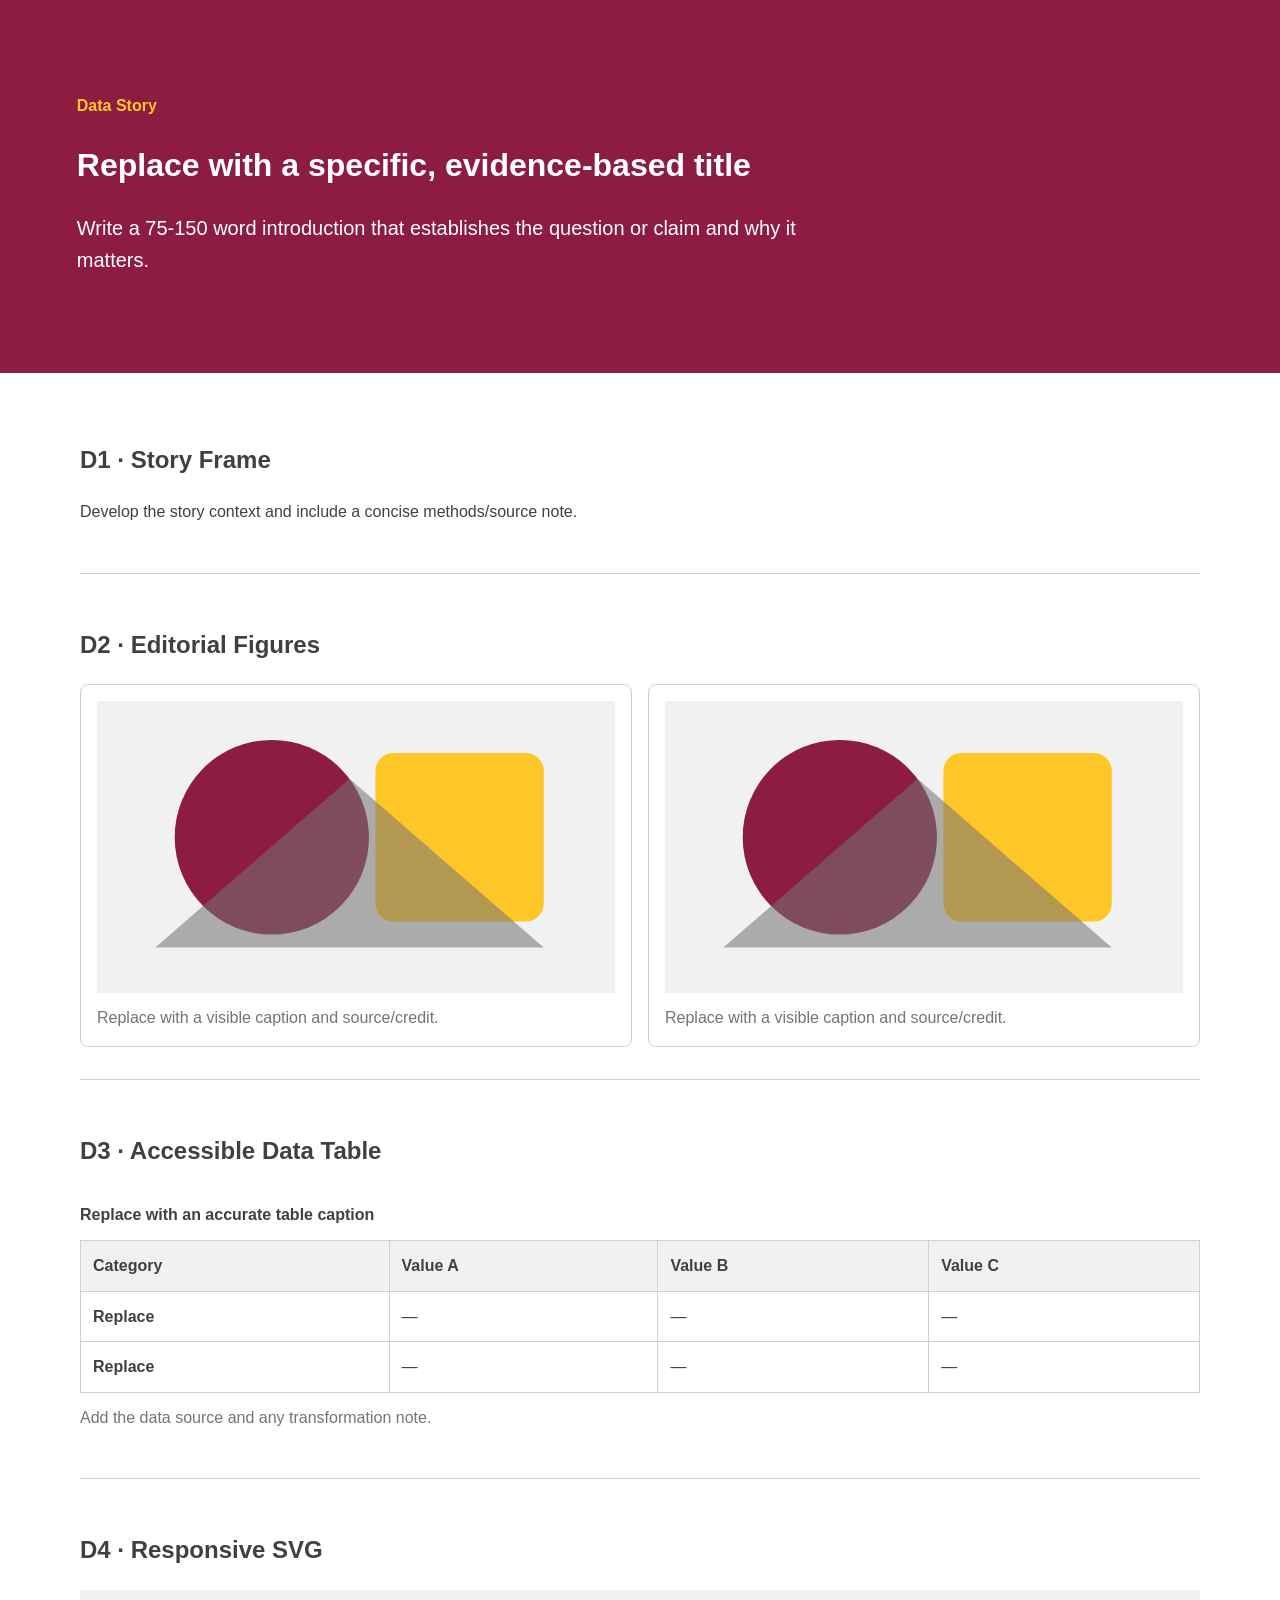
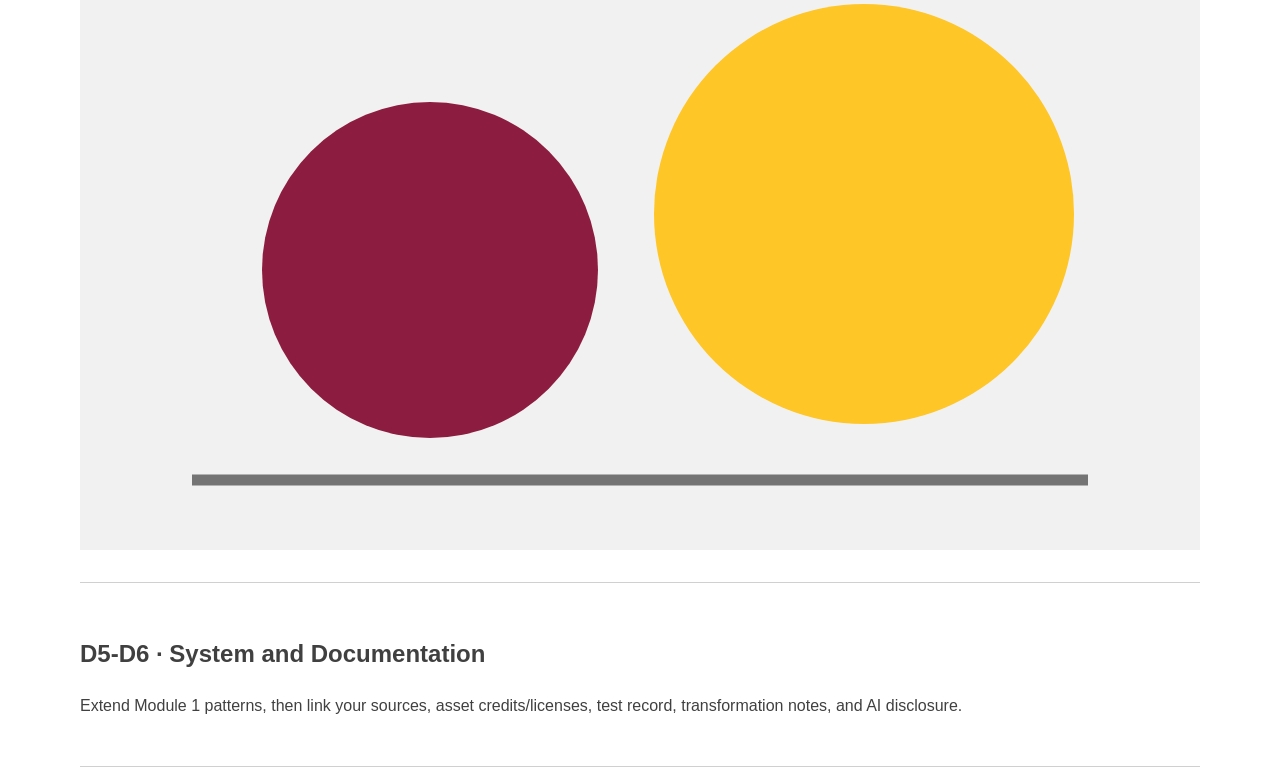
==== index.html @ e3b684f6 "moved starter files" ====
<!doctype html>
<html lang="en"><head><meta charset="utf-8">
    <meta name="viewport" content="width=device-width, initial-scale=1">
    <title>Data Story</title><link rel="stylesheet" href="styles.css">
</head>
<body>
    <header class="story-header">
        <p class="eyebrow">Data Story</p>
        <h1>Replace with a specific, evidence-based title</h1>
        <p class="lede">Write a 75-150 word introduction that establishes the question or claim and why it matters.</p>
    </header>
    <main>
        <section id="story-frame">
            <h2>D1 · Story Frame</h2>
            <p>Develop the story context and include a concise methods/source note.</p>
        </section>
        <section id="figures">
            <h2>D2 · Editorial Figures</h2>
            <div class="story-grid">
                <figure>
                    <img src="placeholder.svg" alt="Replace with a contextual alternative" width="800" height="450">
                    <figcaption>Replace with a visible caption and source/credit.</figcaption>
                </figure>
                <figure>
                    <img src="placeholder.svg" alt="Replace with a contextual alternative" width="800" height="450">
                    <figcaption>Replace with a visible caption and source/credit.</figcaption>
                </figure>
            </div>
        </section>
        <section id="data-table">
            <h2>D3 · Accessible Data Table</h2>
            <div class="table-region" role="region" aria-label="Replace with a specific table label" tabindex="0">
                <table>
                    <caption>Replace with an accurate table caption</caption>
                    <thead>
                        <tr>
                            <th scope="col">Category</th>
                            <th scope="col">Value A</th>
                            <th scope="col">Value B</th>
                            <th scope="col">Value C</th>
                        </tr>
                    </thead>
                    <tbody>
                        <tr>
                            <th scope="row">Replace</th>
                            <td>—</td>
                            <td>—</td>
                            <td>—</td>
                        </tr>
                        <tr>
                            <th scope="row">Replace</th>
                            <td>—</td>
                            <td>—</td>
                            <td>—</td>
                        </tr>
                    </tbody>
                </table>
            </div>
            <p class="source-note">Add the data source and any transformation note.</p>
        </section>
        <section id="vector-story">
            <h2>D4 · Responsive SVG</h2>
            <svg class="story-graphic" viewBox="0 0 800 400" role="img" aria-labelledby="graphic-title graphic-desc">
                <title id="graphic-title">Replace with a concise title</title>
                <desc id="graphic-desc">Replace with an equivalent description of the meaningful comparison or pattern.</desc>
                <rect class="graphic-surface" width="800" height="400"/>
                <circle class="graphic-primary" cx="250" cy="200" r="120"/>
                <circle class="graphic-accent" cx="560" cy="160" r="150"/>
                <path class="graphic-line" d="M80 350H720"/>
            </svg>
        </section>
        <section id="documentation">
            <h2>D5-D6 · System and Documentation</h2>
            <p>Extend Module 1 patterns, then link your sources, asset credits/licenses, test record, transformation notes, and AI disclosure.</p>
        </section>
        </main>
    </body>
    </html>
---- styles.css ----
:root{
    --color-text:#404040;
    --color-surface:#fff;
    --color-action:#8c1d40;
    --color-accent:#ffc627;
    --color-muted:#747474;
    --color-border:#d0d0d0;
    --space-3:1rem;
    --radius-card:.5rem;
    --measure:68ch;
}
*,*::before,*::after{
    box-sizing:border-box;
}
body{
    margin:0;
    color:var(--color-text);
    background:var(--color-surface);
    font-family:Arial,sans-serif;
    line-height:1.6;
}
.story-header{
    padding:clamp(2rem,6vw,5rem);
    background:var(--color-action);
    color:#fff;
}
.eyebrow{
    color:var(--color-accent);
    font-weight:700;
}
.lede{
    max-width:var(--measure);
    font-size:1.25rem;
}
main{
    max-width:72rem;
    margin:auto;
    padding:var(--space-3);
}
section{
    padding-block:2rem;
    border-bottom:1px solid var(--color-border);
}
.story-grid{
    display:grid;gap:var(--space-3);
    grid-template-columns:repeat(auto-fit,minmax(min(100%,22rem),1fr));
}
figure{
    margin:0;padding:var(--space-3);
    border:1px solid var(--color-border);
    border-radius:var(--radius-card);
}
img,.story-graphic{
    display:block;
    max-width:100%;
    height:auto;
}
figcaption,.source-note{
    margin-top:.75rem;
    color:var(--color-muted);
}
.table-region{
    overflow-x:auto;
}
table{
    width:100%;
    min-width:46rem;
    border-collapse:collapse;
}
caption{
    text-align:left;
    font-weight:700;
    padding:.75rem 0;
}
th,td{
    padding:.75rem;
    border:1px solid var(--color-border);
    text-align:left;
}
thead{
    background:#f1f1f1;
}
.table-region:focus-visible{
    outline:.2rem solid var(--color-accent);
    outline-offset:.2rem;
}
.graphic-surface{
    fill:#f1f1f1;
}
.graphic-primary{
    fill:var(--color-action);
}
.graphic-accent{
    fill:var(--color-accent);
}
.graphic-line{
    stroke:var(--color-muted);
    stroke-width:8;
}
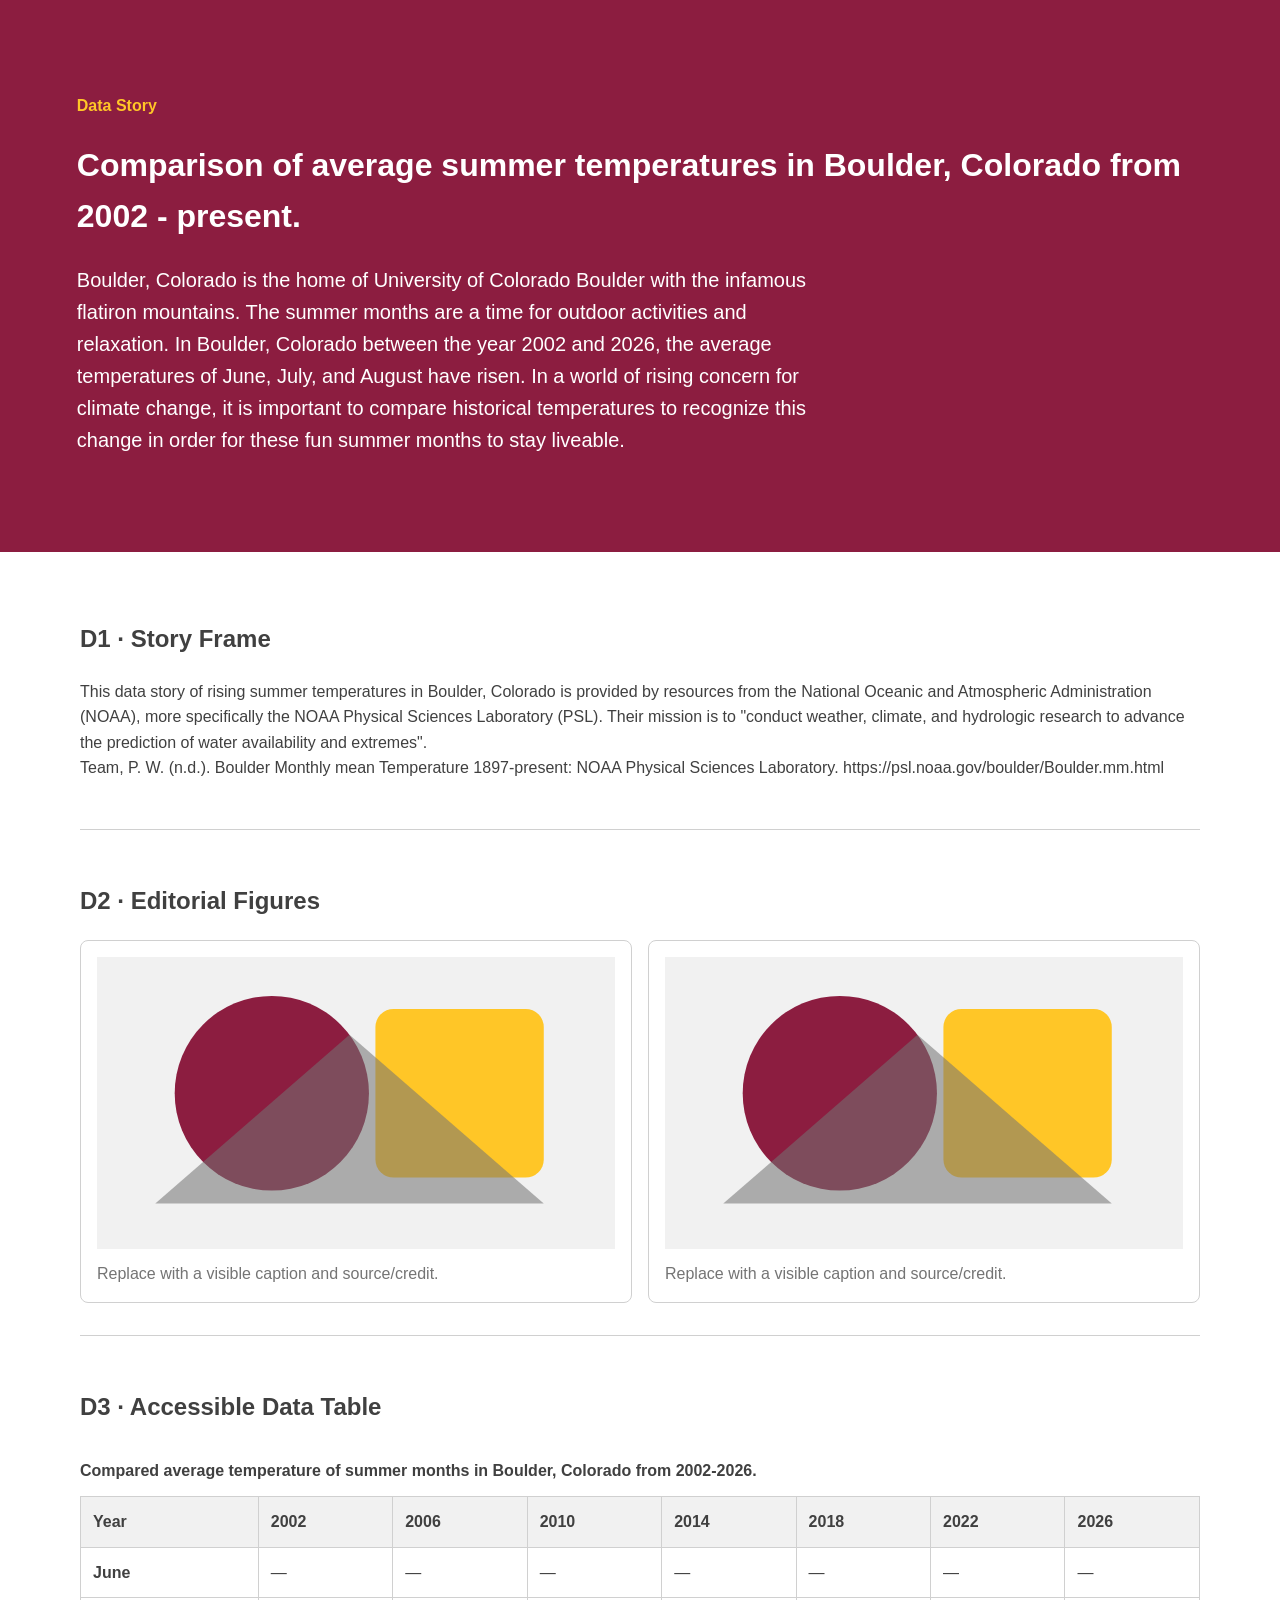
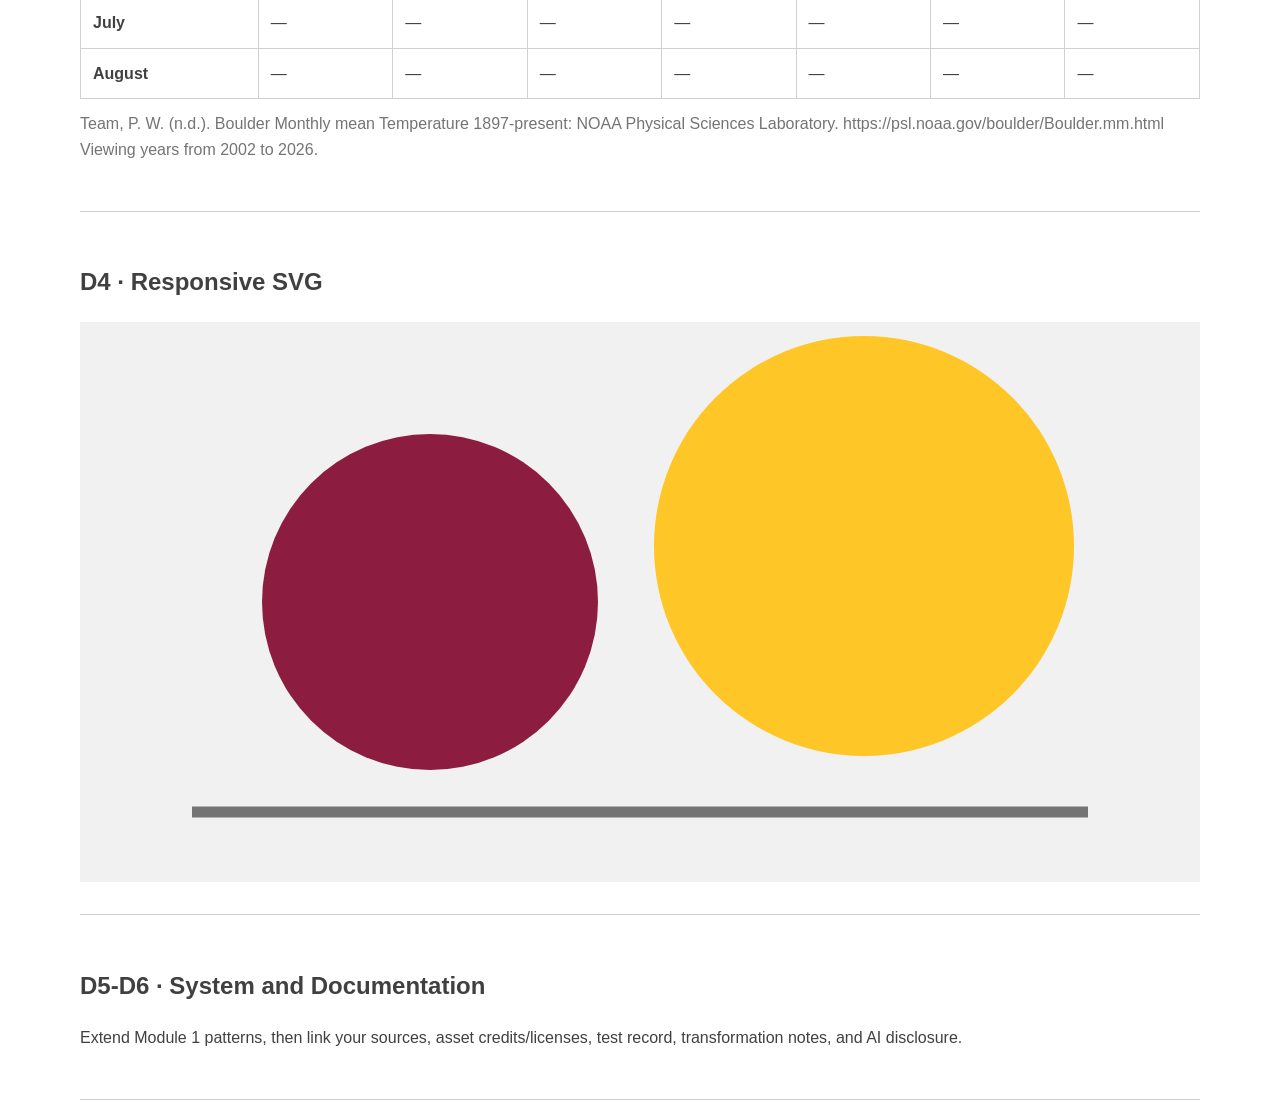
==== commit 72cff818: "source of data, intro and story. table layout w/o number data" ====
--- a/index.html
+++ b/index.html
@@ -6,13 +6,18 @@
 <body>
     <header class="story-header">
         <p class="eyebrow">Data Story</p>
-        <h1>Replace with a specific, evidence-based title</h1>
-        <p class="lede">Write a 75-150 word introduction that establishes the question or claim and why it matters.</p>
+        <h1>Comparison of average summer temperatures in Boulder, Colorado from 2002 - present.</h1>
+        <p class="lede">Boulder, Colorado is the home of University of Colorado Boulder with the infamous flatiron mountains. 
+                        The summer months are a time for outdoor activities and relaxation. 
+                        In Boulder, Colorado between the year 2002 and 2026, the average temperatures of June, July, and August have risen.
+                        In a world of rising concern for climate change, it is important to compare historical temperatures to recognize this change in order for these fun summer months to stay liveable. </p>
     </header>
     <main>
         <section id="story-frame">
             <h2>D1 · Story Frame</h2>
-            <p>Develop the story context and include a concise methods/source note.</p>
+            <p>This data story of rising summer temperatures in Boulder, Colorado is provided by resources from the National Oceanic and Atmospheric Administration (NOAA), more specifically the NOAA Physical Sciences Laboratory (PSL).
+                Their mission is to "conduct weather, climate, and hydrologic research to advance the prediction of water availability and extremes". <br> 
+                Team, P. W. (n.d.). Boulder Monthly mean Temperature 1897-present: NOAA Physical Sciences Laboratory. https://psl.noaa.gov/boulder/Boulder.mm.html </p>
         </section>
         <section id="figures">
             <h2>D2 · Editorial Figures</h2>
@@ -31,24 +36,46 @@
             <h2>D3 · Accessible Data Table</h2>
             <div class="table-region" role="region" aria-label="Replace with a specific table label" tabindex="0">
                 <table>
-                    <caption>Replace with an accurate table caption</caption>
+                    <caption>Compared average temperature of summer months in Boulder, Colorado from 2002-2026.</caption>
                     <thead>
                         <tr>
-                            <th scope="col">Category</th>
-                            <th scope="col">Value A</th>
-                            <th scope="col">Value B</th>
-                            <th scope="col">Value C</th>
+                            <th scope="col">Year</th>
+                            <th scope="col">2002</th>
+                            <th scope="col">2006</th>
+                            <th scope="col">2010</th>
+                            <th scope="col">2014</th>
+                            <th scope="col">2018</th>
+                            <th scope="col">2022</th>
+                            <th scope="col">2026</th>
                         </tr>
                     </thead>
                     <tbody>
                         <tr>
-                            <th scope="row">Replace</th>
+                            <th scope="row">June</th>
+                            <td>—</td>
+                            <td>—</td>
+                            <td>—</td>
+                            <td>—</td>
                             <td>—</td>
                             <td>—</td>
                             <td>—</td>
                         </tr>
                         <tr>
-                            <th scope="row">Replace</th>
+                            <th scope="row">July</th>
+                            <td>—</td>
+                            <td>—</td>
+                            <td>—</td>
+                            <td>—</td>
+                            <td>—</td>
+                            <td>—</td>
+                            <td>—</td>
+                        </tr>
+                        <tr>
+                            <th scope="row">August</th>
+                            <td>—</td>
+                            <td>—</td>
+                            <td>—</td>
+                            <td>—</td>
                             <td>—</td>
                             <td>—</td>
                             <td>—</td>
@@ -56,7 +83,7 @@
                     </tbody>
                 </table>
             </div>
-            <p class="source-note">Add the data source and any transformation note.</p>
+            <p class="source-note">Team, P. W. (n.d.). Boulder Monthly mean Temperature 1897-present: NOAA Physical Sciences Laboratory. https://psl.noaa.gov/boulder/Boulder.mm.html Viewing years from 2002 to 2026.</p>
         </section>
         <section id="vector-story">
             <h2>D4 · Responsive SVG</h2>
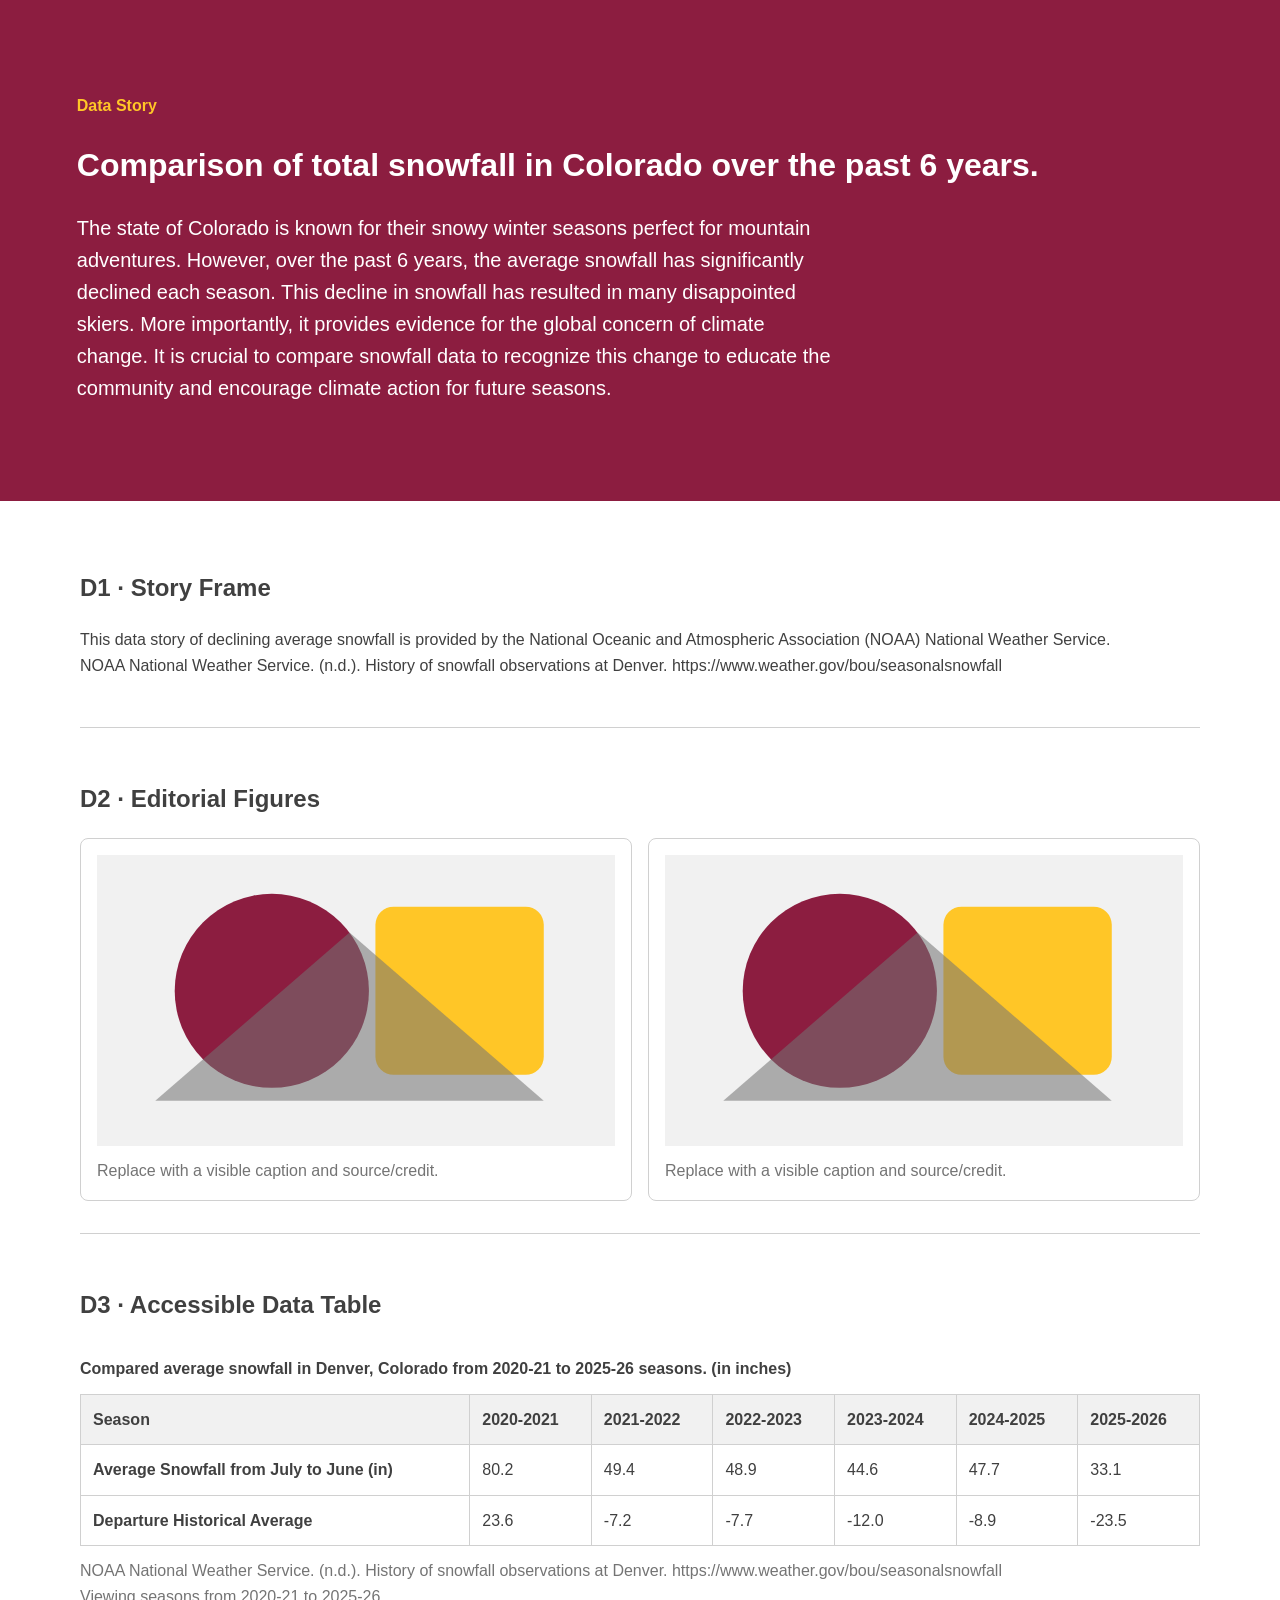
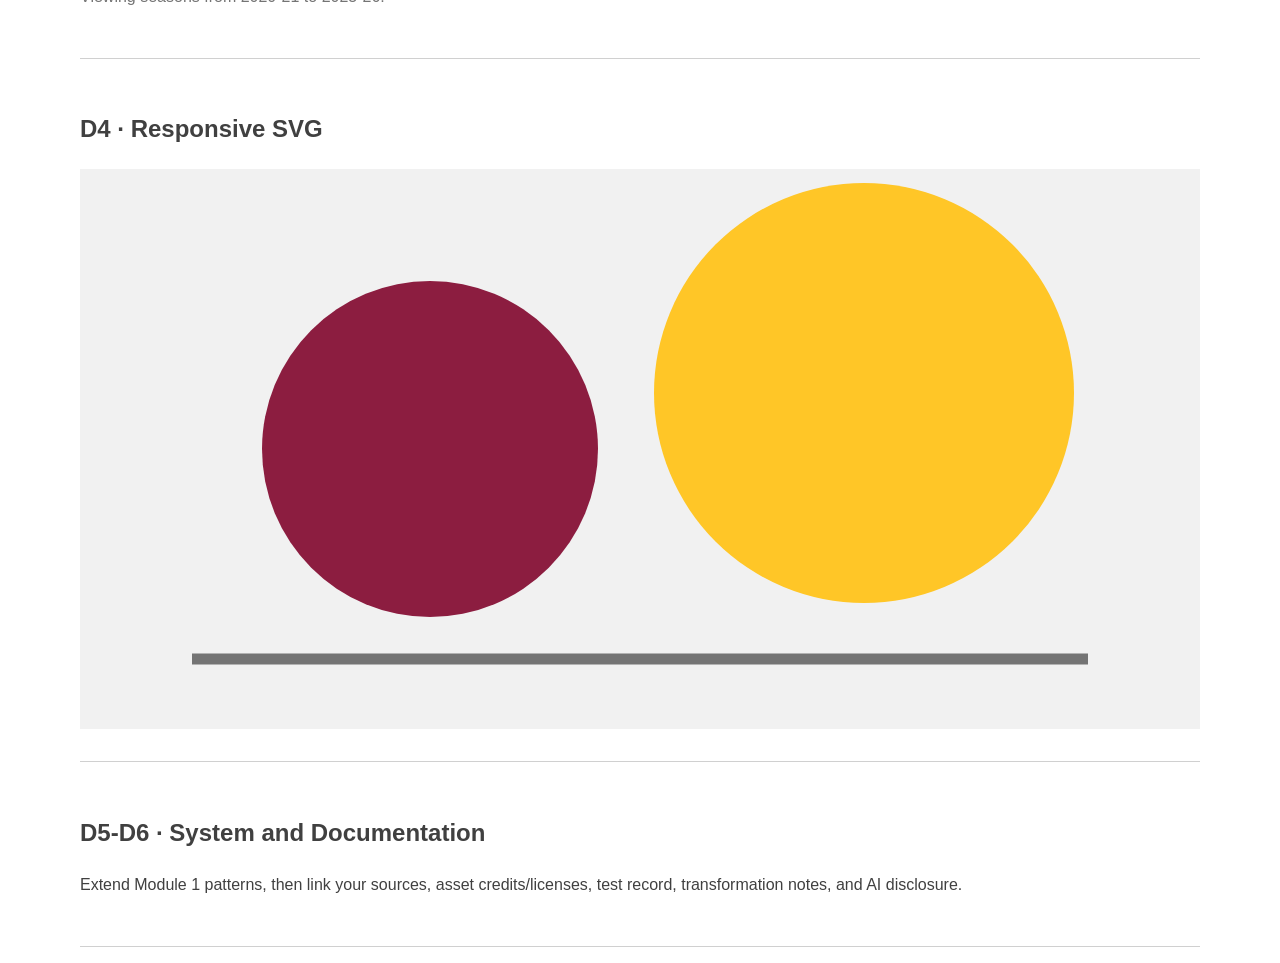
==== commit 2a4c620e: "changed data/claim to snowfall" ====
--- a/index.html
+++ b/index.html
@@ -6,18 +6,19 @@
 <body>
     <header class="story-header">
         <p class="eyebrow">Data Story</p>
-        <h1>Comparison of average summer temperatures in Boulder, Colorado from 2002 - present.</h1>
-        <p class="lede">Boulder, Colorado is the home of University of Colorado Boulder with the infamous flatiron mountains. 
-                        The summer months are a time for outdoor activities and relaxation. 
-                        In Boulder, Colorado between the year 2002 and 2026, the average temperatures of June, July, and August have risen.
-                        In a world of rising concern for climate change, it is important to compare historical temperatures to recognize this change in order for these fun summer months to stay liveable. </p>
+        <h1>Comparison of total snowfall in Colorado over the past 6 years.</h1>
+        <p class="lede">The state of Colorado is known for their snowy winter seasons perfect for mountain adventures.
+                        However, over the past 6 years, the average snowfall has significantly declined each season.
+                        This decline in snowfall has resulted in many disappointed skiers. More importantly, it provides evidence for the global concern of climate change.
+                        It is crucial to compare snowfall data to recognize this change to educate the community and encourage climate action for future seasons.
+                         </p>
     </header>
     <main>
         <section id="story-frame">
             <h2>D1 · Story Frame</h2>
-            <p>This data story of rising summer temperatures in Boulder, Colorado is provided by resources from the National Oceanic and Atmospheric Administration (NOAA), more specifically the NOAA Physical Sciences Laboratory (PSL).
-                Their mission is to "conduct weather, climate, and hydrologic research to advance the prediction of water availability and extremes". <br> 
-                Team, P. W. (n.d.). Boulder Monthly mean Temperature 1897-present: NOAA Physical Sciences Laboratory. https://psl.noaa.gov/boulder/Boulder.mm.html </p>
+            <p>This data story of declining average snowfall is provided by the National Oceanic and Atmospheric Association (NOAA) National Weather Service. 
+                <br>
+                NOAA National Weather Service. (n.d.). History of snowfall observations at Denver. https://www.weather.gov/bou/seasonalsnowfall</p>
         </section>
         <section id="figures">
             <h2>D2 · Editorial Figures</h2>
@@ -36,54 +37,41 @@
             <h2>D3 · Accessible Data Table</h2>
             <div class="table-region" role="region" aria-label="Replace with a specific table label" tabindex="0">
                 <table>
-                    <caption>Compared average temperature of summer months in Boulder, Colorado from 2002-2026.</caption>
+                    <caption>Compared average snowfall in Denver, Colorado from 2020-21 to 2025-26 seasons. (in inches)</caption>
                     <thead>
                         <tr>
-                            <th scope="col">Year</th>
-                            <th scope="col">2002</th>
-                            <th scope="col">2006</th>
-                            <th scope="col">2010</th>
-                            <th scope="col">2014</th>
-                            <th scope="col">2018</th>
-                            <th scope="col">2022</th>
-                            <th scope="col">2026</th>
+                            <th scope="col">Season</th>
+                            <th scope="col">2020-2021</th>
+                            <th scope="col">2021-2022</th>
+                            <th scope="col">2022-2023</th>
+                            <th scope="col">2023-2024</th>
+                            <th scope="col">2024-2025</th>
+                            <th scope="col">2025-2026</th>
                         </tr>
                     </thead>
                     <tbody>
                         <tr>
-                            <th scope="row">June</th>
-                            <td>—</td>
-                            <td>—</td>
-                            <td>—</td>
-                            <td>—</td>
-                            <td>—</td>
-                            <td>—</td>
-                            <td>—</td>
+                            <th scope="row">Average Snowfall from July to June (in)</th>
+                            <td>80.2</td>
+                            <td>49.4</td>
+                            <td>48.9</td>
+                            <td>44.6</td>
+                            <td>47.7</td>
+                            <td>33.1</td>
                         </tr>
                         <tr>
-                            <th scope="row">July</th>
-                            <td>—</td>
-                            <td>—</td>
-                            <td>—</td>
-                            <td>—</td>
-                            <td>—</td>
-                            <td>—</td>
-                            <td>—</td>
-                        </tr>
-                        <tr>
-                            <th scope="row">August</th>
-                            <td>—</td>
-                            <td>—</td>
-                            <td>—</td>
-                            <td>—</td>
-                            <td>—</td>
-                            <td>—</td>
-                            <td>—</td>
+                            <th scope="row">Departure Historical Average</th>
+                            <td>23.6</td>
+                            <td>-7.2</td>
+                            <td>-7.7</td>
+                            <td>-12.0</td>
+                            <td>-8.9</td>
+                            <td>-23.5</td>
                         </tr>
                     </tbody>
                 </table>
             </div>
-            <p class="source-note">Team, P. W. (n.d.). Boulder Monthly mean Temperature 1897-present: NOAA Physical Sciences Laboratory. https://psl.noaa.gov/boulder/Boulder.mm.html Viewing years from 2002 to 2026.</p>
+            <p class="source-note">NOAA National Weather Service. (n.d.). History of snowfall observations at Denver. https://www.weather.gov/bou/seasonalsnowfall<br> Viewing seasons from 2020-21 to 2025-26.</p>
         </section>
         <section id="vector-story">
             <h2>D4 · Responsive SVG</h2>
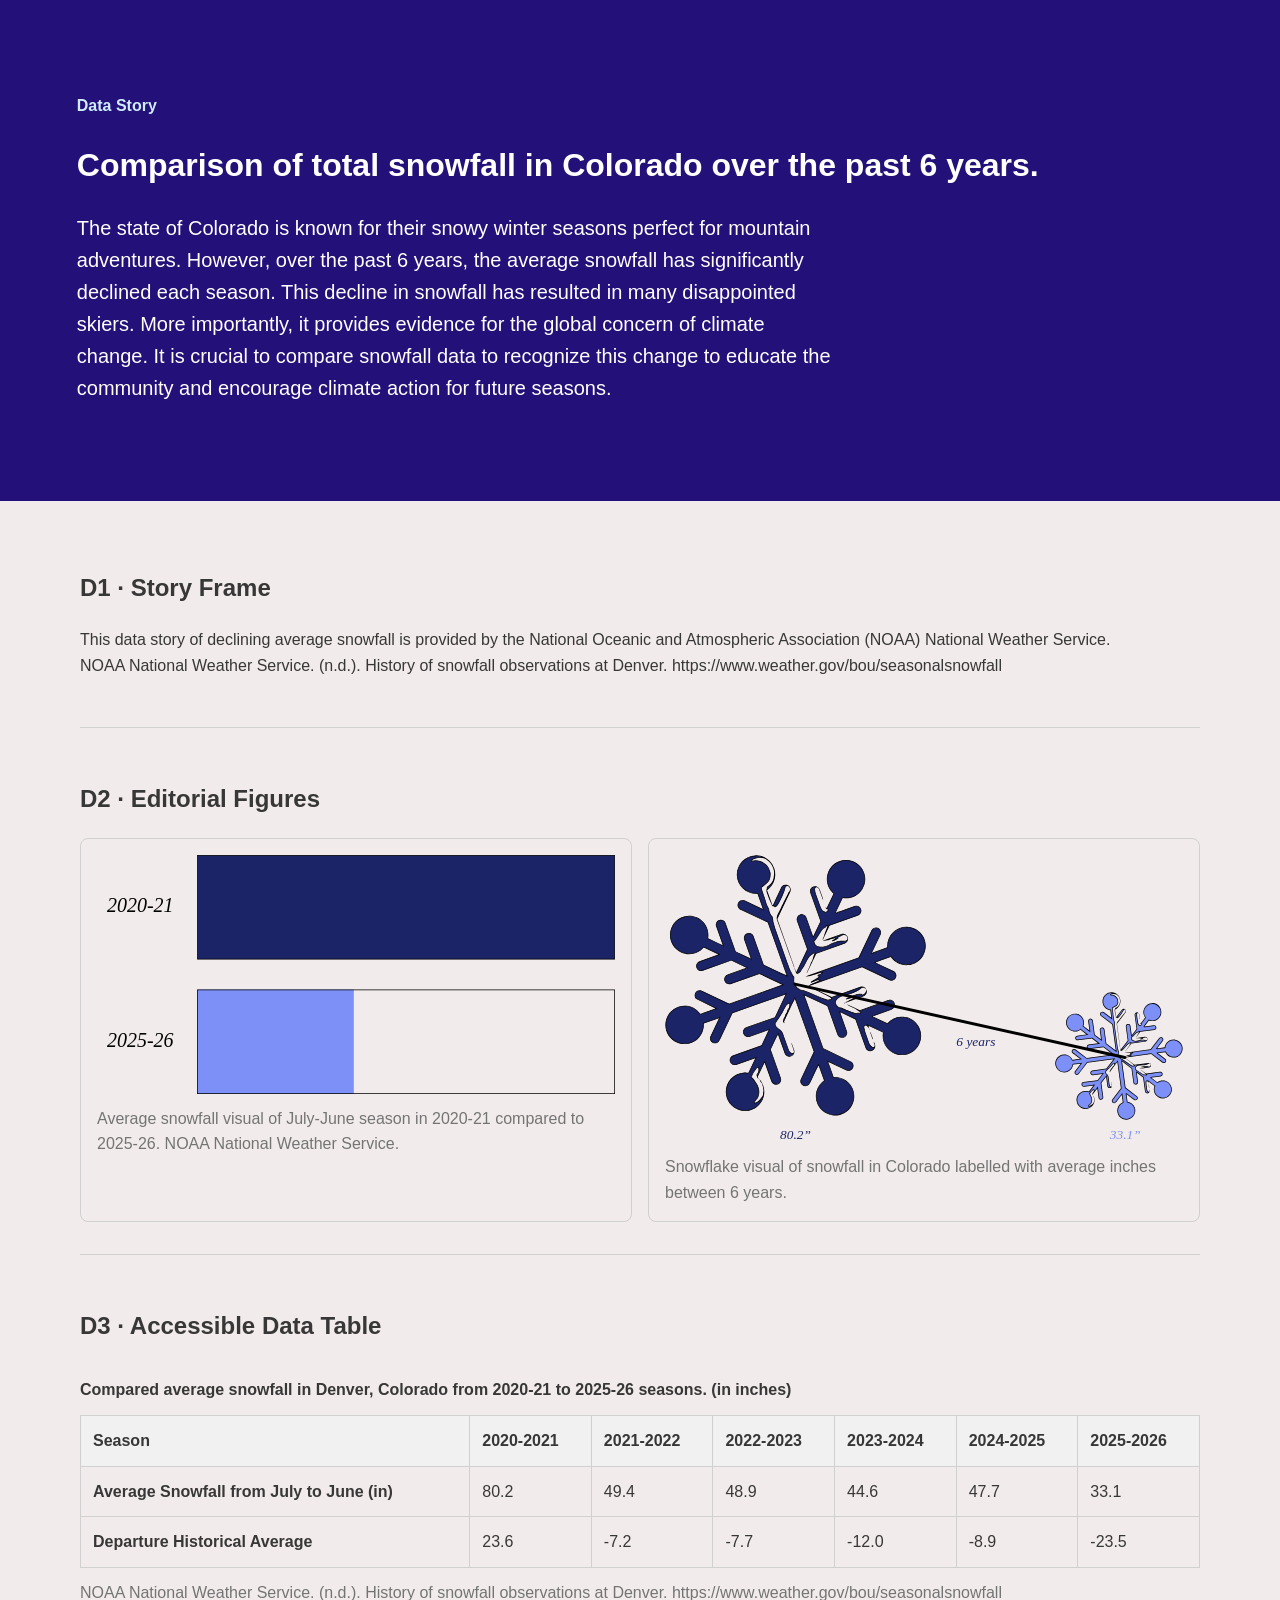
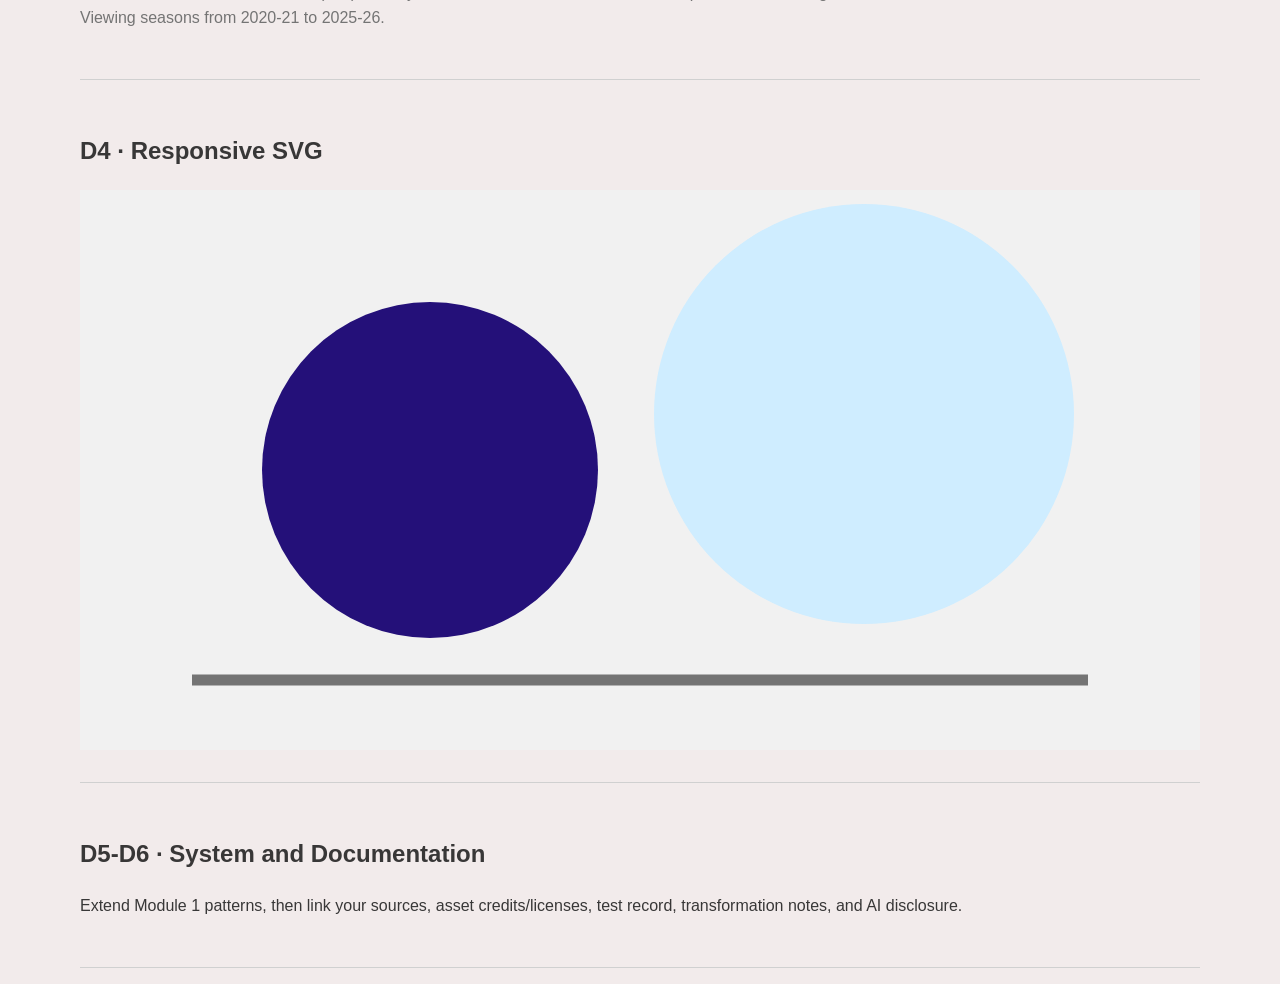
==== commit 88824334: "svg graphics, more styling" ====
--- a/index.html
+++ b/index.html
@@ -1,8 +1,12 @@
-<!doctype html>
-<html lang="en"><head><meta charset="utf-8">
+<!DOCTYPE html>
+<html lang="en">
+<head>
+    <meta charset="utf-8">
     <meta name="viewport" content="width=device-width, initial-scale=1">
-    <title>Data Story</title><link rel="stylesheet" href="styles.css">
+    <title>Data Story</title>
+    <link rel="stylesheet" href="styles.css">
 </head>
+
 <body>
     <header class="story-header">
         <p class="eyebrow">Data Story</p>
@@ -24,12 +28,12 @@
             <h2>D2 · Editorial Figures</h2>
             <div class="story-grid">
                 <figure>
-                    <img src="placeholder.svg" alt="Replace with a contextual alternative" width="800" height="450">
-                    <figcaption>Replace with a visible caption and source/credit.</figcaption>
+                    <img src="snowfallgraphic2.svg" alt="two horizontal rectangles, one filled with dark blue labelled with 2020-21 and one 40% filled with light blue labelled 2025-26." width="800" height="450">
+                    <figcaption>Average snowfall visual of July-June season in 2020-21 compared to 2025-26. NOAA National Weather Service.</figcaption>
                 </figure>
                 <figure>
-                    <img src="placeholder.svg" alt="Replace with a contextual alternative" width="800" height="450">
-                    <figcaption>Replace with a visible caption and source/credit.</figcaption>
+                    <img src="snowfallgraphic2.0.svg" alt="two snowflakes, one big, dark blue, and labelled 80.2in. one small, light blue, and labelled 33.1in. Snowflakes connected by a black line labelled 6 years" width="800" height="450">
+                    <figcaption>Snowflake visual of snowfall in Colorado labelled with average inches between 6 years.</figcaption>
                 </figure>
             </div>
         </section>
--- a/styles.css
+++ b/styles.css
@@ -1,13 +1,24 @@
+@font-face {
+    font-family: 'LEMON MILK';
+    src: url('LEMONMILK-Regular.woff2') format('woff2'),
+        url('LEMONMILK-Regular.woff') format('woff');
+    font-weight: normal;
+    font-style: normal;
+    font-display: swap;
+}
+
 :root{
-    --color-text:#404040;
-    --color-surface:#fff;
-    --color-action:#8c1d40;
-    --color-accent:#ffc627;
+    --color-text:#383737;
+    --color-surface:#f1e8e8dc;
+    --color-action:rgb(36, 16, 121);
+    --color-accent:#cfedff;
     --color-muted:#747474;
     --color-border:#d0d0d0;
     --space-3:1rem;
     --radius-card:.5rem;
     --measure:68ch;
+    --heading-font: 'LEMON MILK', 'helvetica', 'arial', sans-serif;
+    --text-font: 'helvetica', 'arial', sans-serif;
 }
 *,*::before,*::after{
     box-sizing:border-box;
@@ -16,7 +27,7 @@
     margin:0;
     color:var(--color-text);
     background:var(--color-surface);
-    font-family:Arial,sans-serif;
+    font-family:"Helvetica", Arial,sans-serif;
     line-height:1.6;
 }
 .story-header{
@@ -31,6 +42,7 @@
 .lede{
     max-width:var(--measure);
     font-size:1.25rem;
+    font-family: var(--text-font);
 }
 main{
     max-width:72rem;
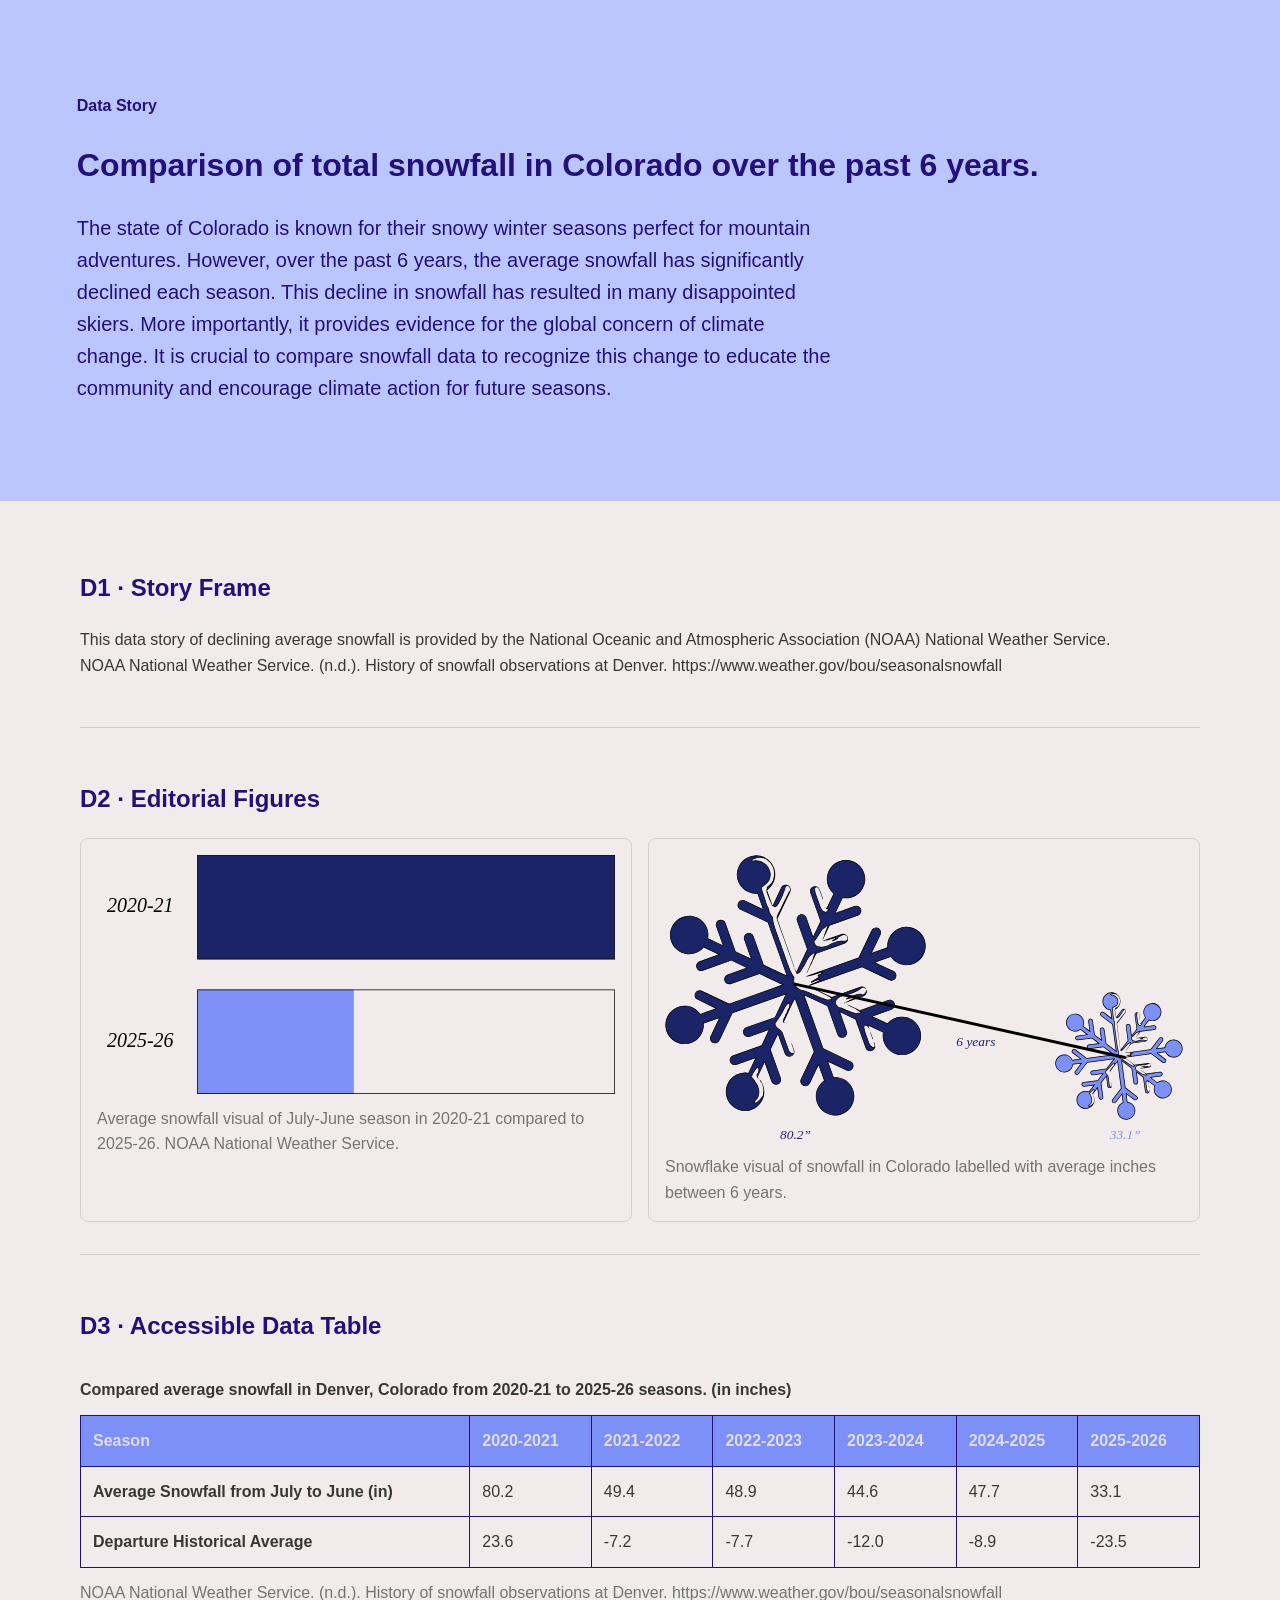
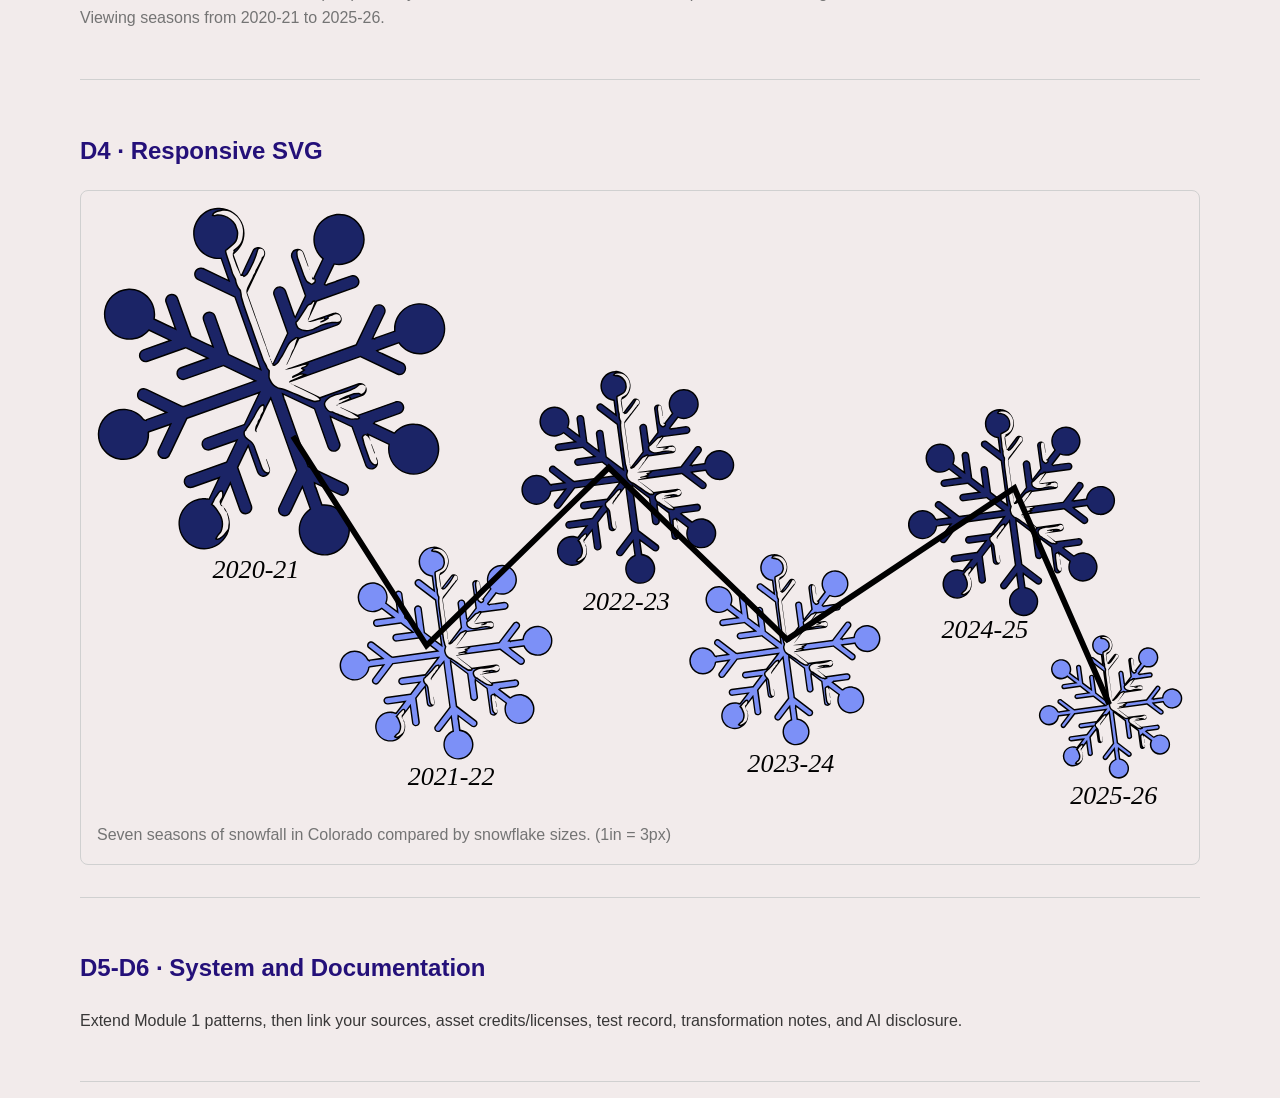
==== commit 6e6c47e9: "responsive svg. updated root colors" ====
--- a/index.html
+++ b/index.html
@@ -79,14 +79,11 @@
         </section>
         <section id="vector-story">
             <h2>D4 · Responsive SVG</h2>
-            <svg class="story-graphic" viewBox="0 0 800 400" role="img" aria-labelledby="graphic-title graphic-desc">
+            <figure>
+            <img src="responsivesnowflake.svg" alt="seven snowflakes alternating dark and light blue, decreasing in size labeled with dates of seasons." viewBox="0 0 800 450" aria-labelledby="graphic-title graphic-desc">
                 <title id="graphic-title">Replace with a concise title</title>
-                <desc id="graphic-desc">Replace with an equivalent description of the meaningful comparison or pattern.</desc>
-                <rect class="graphic-surface" width="800" height="400"/>
-                <circle class="graphic-primary" cx="250" cy="200" r="120"/>
-                <circle class="graphic-accent" cx="560" cy="160" r="150"/>
-                <path class="graphic-line" d="M80 350H720"/>
-            </svg>
+                <figcaption id="graphic-desc">Seven seasons of snowfall in Colorado compared by snowflake sizes. (1in = 3px)</figcaption>
+            </figure>
         </section>
         <section id="documentation">
             <h2>D5-D6 · System and Documentation</h2>
--- a/styles.css
+++ b/styles.css
@@ -11,7 +11,8 @@
     --color-text:#383737;
     --color-surface:#f1e8e8dc;
     --color-action:rgb(36, 16, 121);
-    --color-accent:#cfedff;
+    --color-accent:#7c90f7;
+    --color-lighter: #bbc6ff;
     --color-muted:#747474;
     --color-border:#d0d0d0;
     --space-3:1rem;
@@ -32,11 +33,11 @@
 }
 .story-header{
     padding:clamp(2rem,6vw,5rem);
-    background:var(--color-action);
-    color:#fff;
+    background:var(--color-lighter);
+    color: var(--color-action);
 }
 .eyebrow{
-    color:var(--color-accent);
+    color:var(--color-action);
     font-weight:700;
 }
 .lede{
@@ -52,6 +53,9 @@
 section{
     padding-block:2rem;
     border-bottom:1px solid var(--color-border);
+}
+h2 {
+    color: var(--color-action);
 }
 .story-grid{
     display:grid;gap:var(--space-3);
@@ -86,11 +90,12 @@
 }
 th,td{
     padding:.75rem;
-    border:1px solid var(--color-border);
+    border:1px solid var(--color-action);
     text-align:left;
 }
 thead{
-    background:#f1f1f1;
+    background: var(--color-accent);
+    color: var(--color-surface);
 }
 .table-region:focus-visible{
     outline:.2rem solid var(--color-accent);
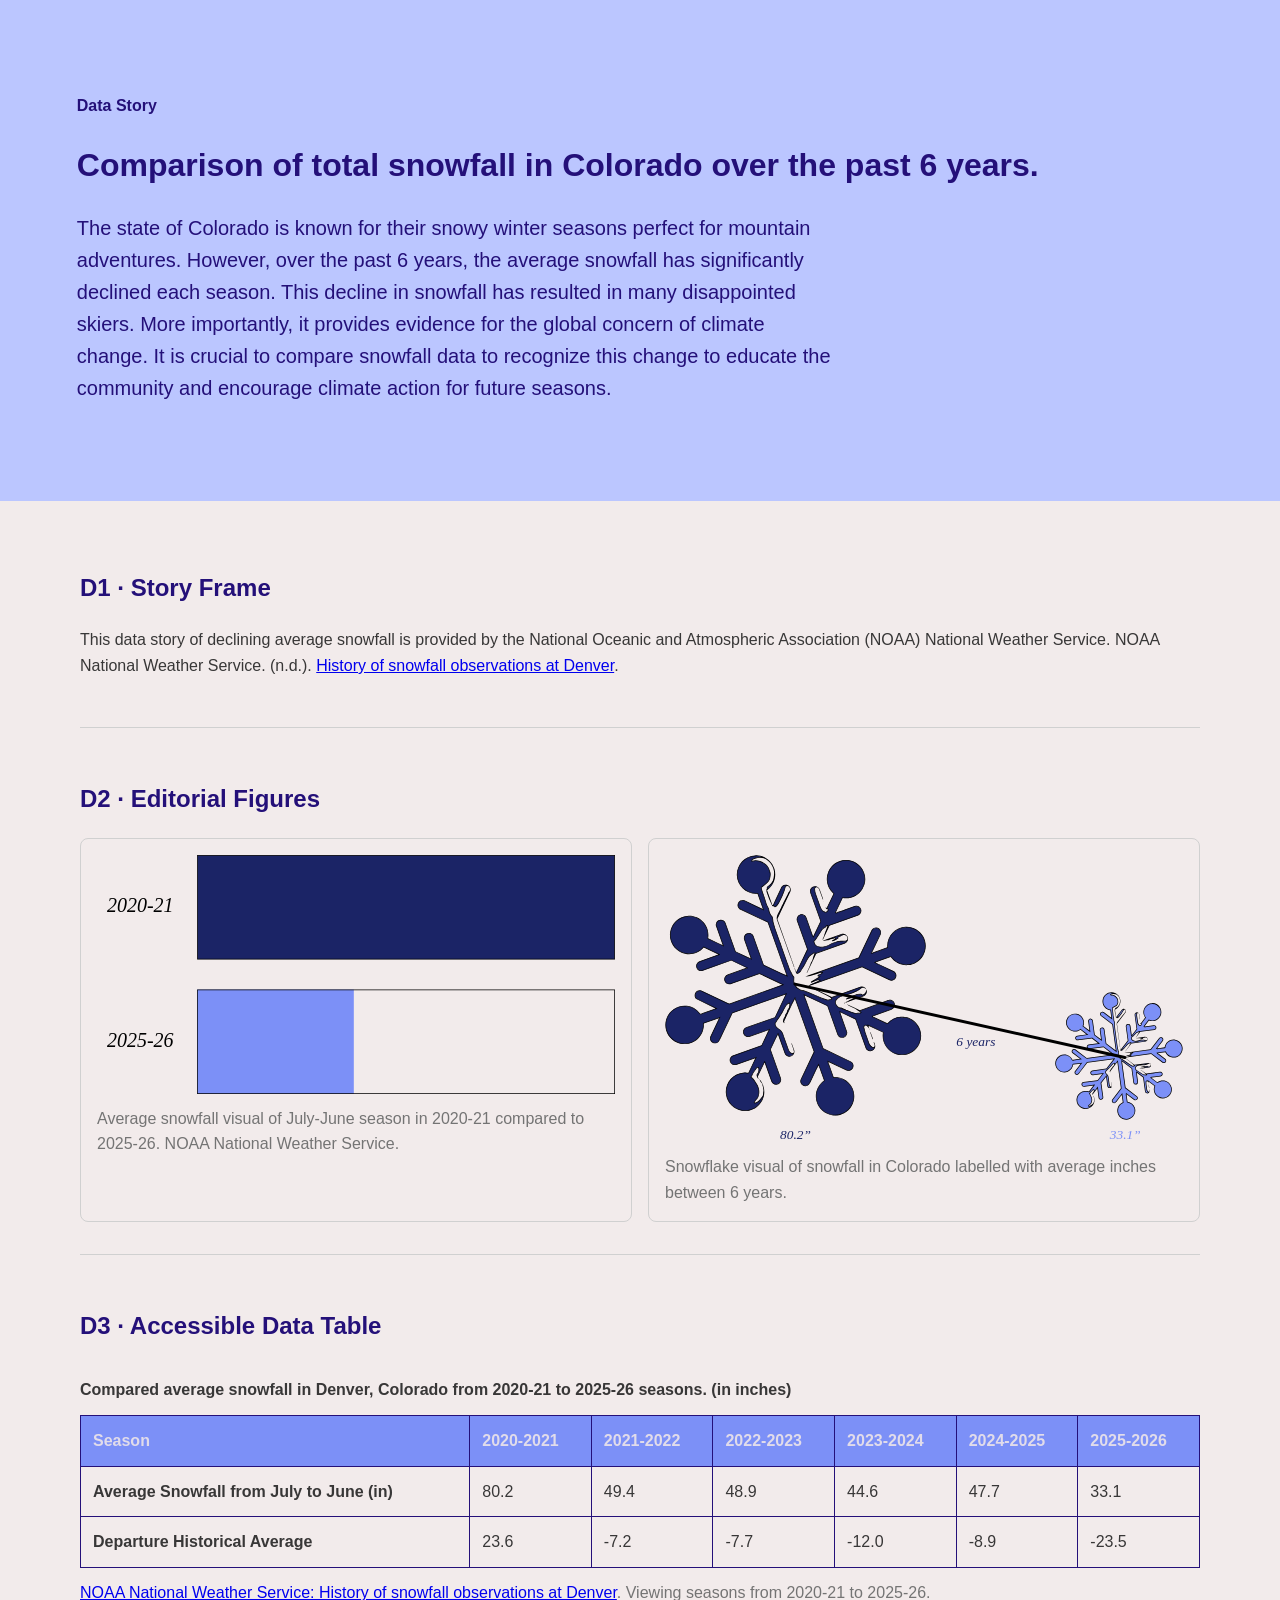
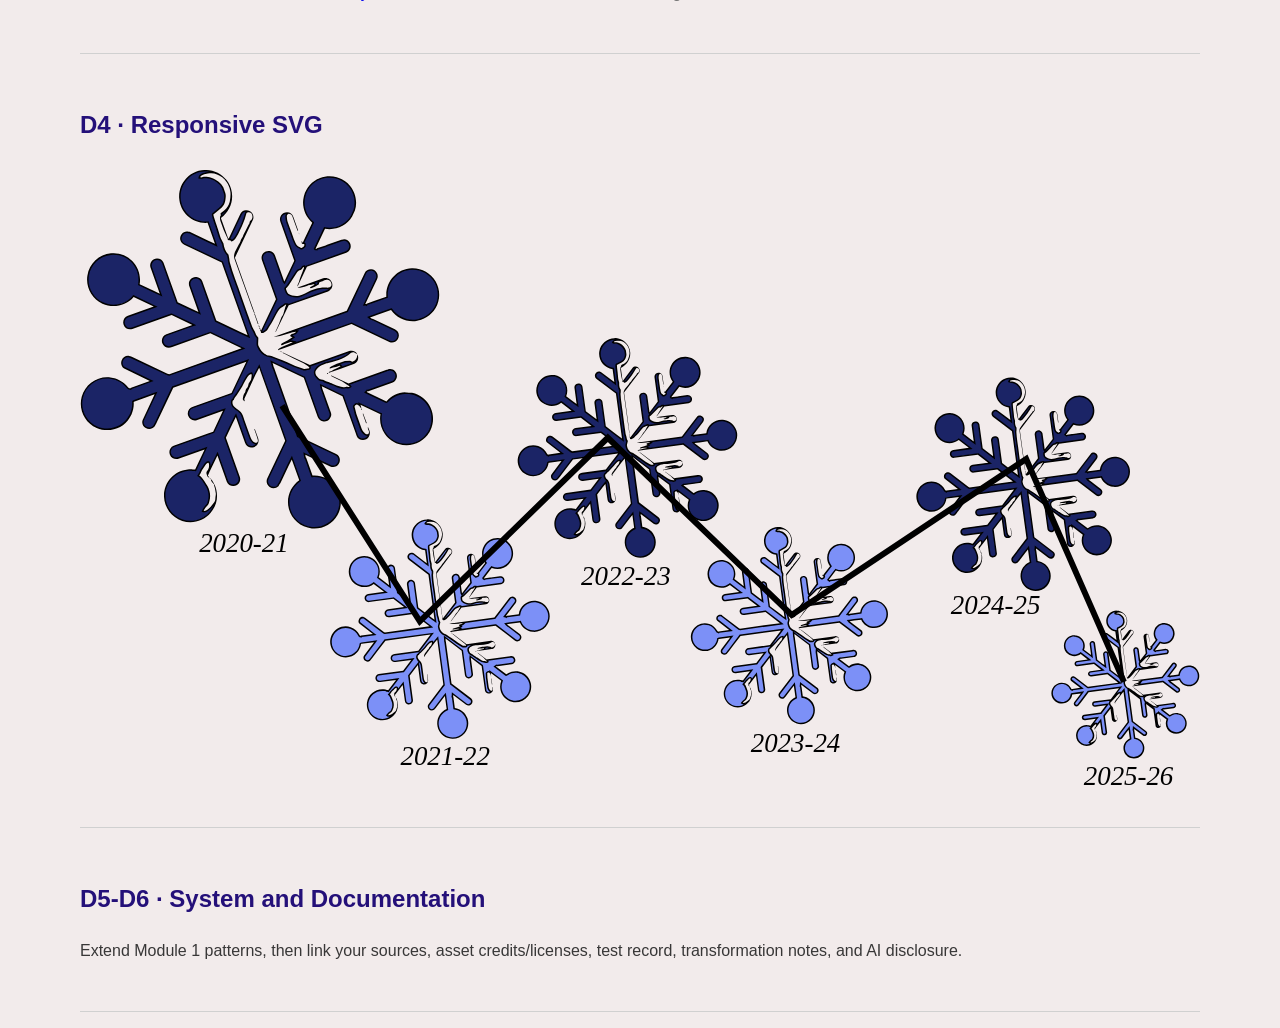
==== commit 4a52abbd: "final changes!!!! Updated header fonts" ====
--- a/index.html
+++ b/index.html
@@ -21,8 +21,7 @@
         <section id="story-frame">
             <h2>D1 · Story Frame</h2>
             <p>This data story of declining average snowfall is provided by the National Oceanic and Atmospheric Association (NOAA) National Weather Service. 
-                <br>
-                NOAA National Weather Service. (n.d.). History of snowfall observations at Denver. https://www.weather.gov/bou/seasonalsnowfall</p>
+                NOAA National Weather Service. (n.d.). <a href="https://www.weather.gov/bou/seasonalsnowfall">History of snowfall observations at Denver</a>. </p>
         </section>
         <section id="figures">
             <h2>D2 · Editorial Figures</h2>
@@ -39,7 +38,7 @@
         </section>
         <section id="data-table">
             <h2>D3 · Accessible Data Table</h2>
-            <div class="table-region" role="region" aria-label="Replace with a specific table label" tabindex="0">
+            <div class="table-region" role="region" aria-label="Snowfall in Denver, Colorado from 7 different seasons" tabindex="0">
                 <table>
                     <caption>Compared average snowfall in Denver, Colorado from 2020-21 to 2025-26 seasons. (in inches)</caption>
                     <thead>
@@ -75,15 +74,18 @@
                     </tbody>
                 </table>
             </div>
-            <p class="source-note">NOAA National Weather Service. (n.d.). History of snowfall observations at Denver. https://www.weather.gov/bou/seasonalsnowfall<br> Viewing seasons from 2020-21 to 2025-26.</p>
+            <p class="source-note"><a href="https://www.weather.gov/bou/seasonalsnowfall">NOAA National Weather Service: History of snowfall observations at Denver</a>. Viewing seasons from 2020-21 to 2025-26.</p>
         </section>
         <section id="vector-story">
             <h2>D4 · Responsive SVG</h2>
-            <figure>
-            <img src="responsivesnowflake.svg" alt="seven snowflakes alternating dark and light blue, decreasing in size labeled with dates of seasons." viewBox="0 0 800 450" aria-labelledby="graphic-title graphic-desc">
-                <title id="graphic-title">Replace with a concise title</title>
-                <figcaption id="graphic-desc">Seven seasons of snowfall in Colorado compared by snowflake sizes. (1in = 3px)</figcaption>
-            </figure>
+        
+            <svg class="story-graphic" viewBox="0 0 800 450" role="img" aria-labelledby="graphic-title graphic-desc">
+                <title id="graphic-title">Seven Season Snowfall Comparison</title>
+                <desc id="graphic-desc">seven snowflakes alternating dark and light blue, decreasing in size labeled with dates of seasons."(1in = 3px)</desc>
+                <image href="responsivesnowflake.svg" width="800" height="450"></image>
+            </svg>
+                
+        
         </section>
         <section id="documentation">
             <h2>D5-D6 · System and Documentation</h2>
--- a/styles.css
+++ b/styles.css
@@ -30,6 +30,7 @@
     background:var(--color-surface);
     font-family:"Helvetica", Arial,sans-serif;
     line-height:1.6;
+    max-width: 100%;
 }
 .story-header{
     padding:clamp(2rem,6vw,5rem);
@@ -39,6 +40,7 @@
 .eyebrow{
     color:var(--color-action);
     font-weight:700;
+    font-family: var(--heading-font);
 }
 .lede{
     max-width:var(--measure);
@@ -54,18 +56,21 @@
     padding-block:2rem;
     border-bottom:1px solid var(--color-border);
 }
-h2 {
+h1, h2 {
     color: var(--color-action);
+    font-family: var(--heading-font);
 }
 .story-grid{
     display:grid;gap:var(--space-3);
     grid-template-columns:repeat(auto-fit,minmax(min(100%,22rem),1fr));
 }
 figure{
-    margin:0;padding:var(--space-3);
+    margin:0;
+    padding:var(--space-3);
     border:1px solid var(--color-border);
     border-radius:var(--radius-card);
 }
+
 img,.story-graphic{
     display:block;
     max-width:100%;
